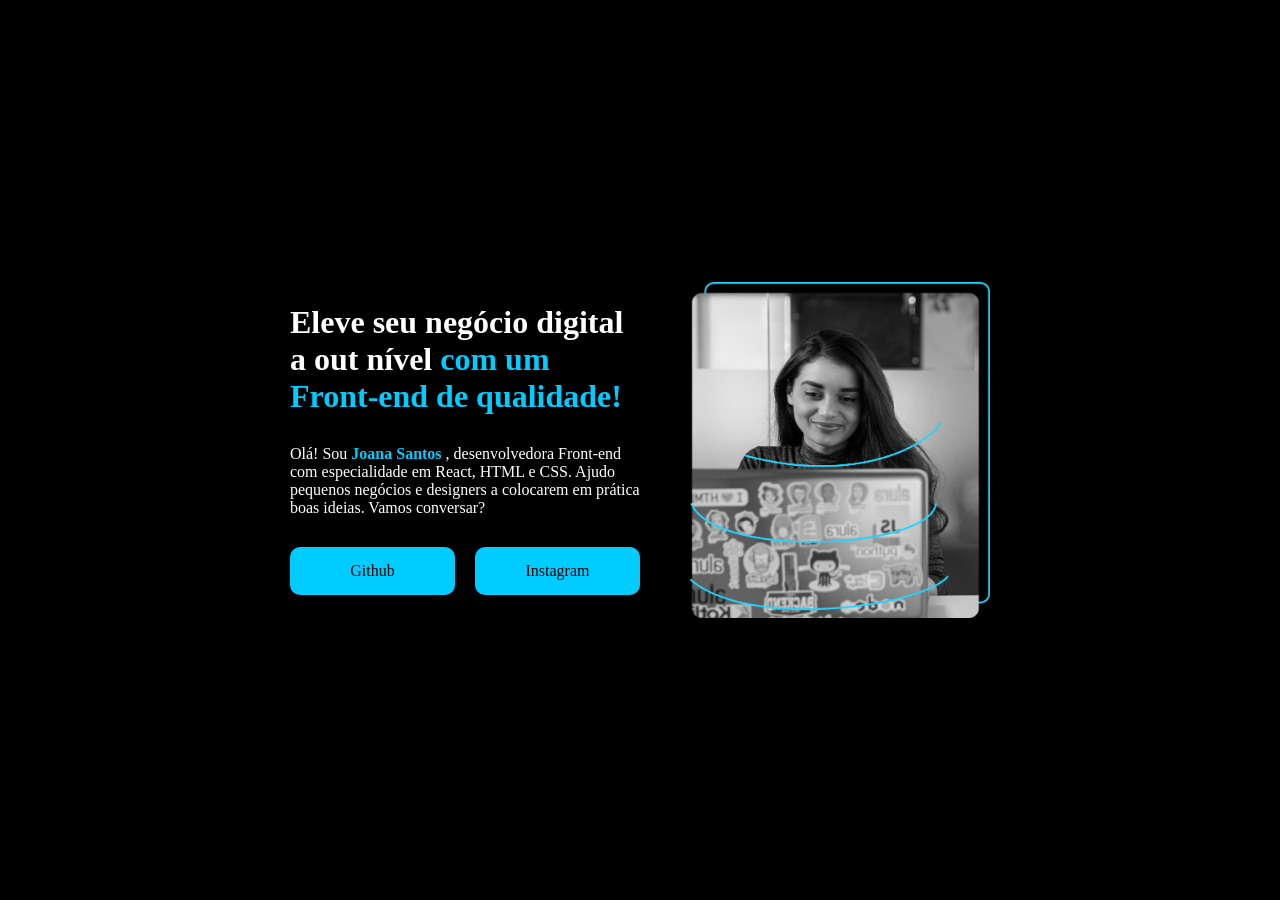
==== Projeto - Figma/index.html @ dfa3489c "primeiro commit" ====
<!DOCTYPE html>
<html lang="pt-br">

<head>
    <meta charset="UTF-8">    
    <meta http-equiv="X-UA-Compatible" content="IE=edge">
    <meta name="viewport" content="width=device-width, initial-scale=1.0">
    <link rel="stylesheet" href="index.css">
    <title>Document</title>
</head>

<body>
    <header></header>

    <main class="apresentacao">

        <div class="conteudo">
            
            <h1>Eleve seu negócio digital a out nível <strong>com um Front-end de qualidade!</strong></h1>

            <p>Olá! Sou <strong class="destaque_nome">Joana Santos</strong>
            , desenvolvedora Front-end com especialidade em React, 
            HTML e CSS. Ajudo pequenos negócios e designers a colocarem 
            em prática boas ideias. Vamos conversar?</p>
            
            <div class="botoes">
                <a href="">Github</a>
                <a href="">Instagram</a>
            </div>

        </div>

        <img src="Imagem.png" alt="Joana">
    </main>

    <footer></footer>

</body>

</html>
---- Projeto - Figma/index.css ----
* { /* Aqui nós resetamos as dimensões para ficar padrão em qualquer browser */
    margin: 0;
    padding: 0;    
    box-sizing: border-box;  /* Isso garante que a largura e altura dos elementos filhos sejam calculadas incluindo bordas e paddings, evitando que eles ultrapassem os limites do body. */
}

body {
    height: 100vh;  /* VIEWPORT HEIGHT - faz o body preencher todo o espaço de tela para o conteúdo da página */
    background-color: black;
    display: flex;
    justify-content: center; 
    align-items: center;
    color: white;
}

strong {
    color: rgb(0, 204, 255);
}

img {
    width: 300px;
}

a {
    color: black;
    text-decoration: none;
    background-color: rgb(0, 204, 255);
    width: 200px;
    text-align: center;
    padding: 15px;
    border-radius: 10px;
}

.destaque_nome {
    color: rgb(0, 204, 255);
}

.apresentacao {  /*  Puxa todos os elementos do main */
    display: flex;
    align-items: center;
    justify-content: center; /* centraliza */

    gap: 50px; /* espaço entre texto e imagem */

    max-width: 1000px; /* limita largura */
    margin: 0 auto;
}

.conteudo {
    display: flex;
    flex-direction: column;
    gap: 30px;
    max-width: 350px; /* evita texto gigante */
}

.botoes {
    display: flex;
    gap: 20px;
}
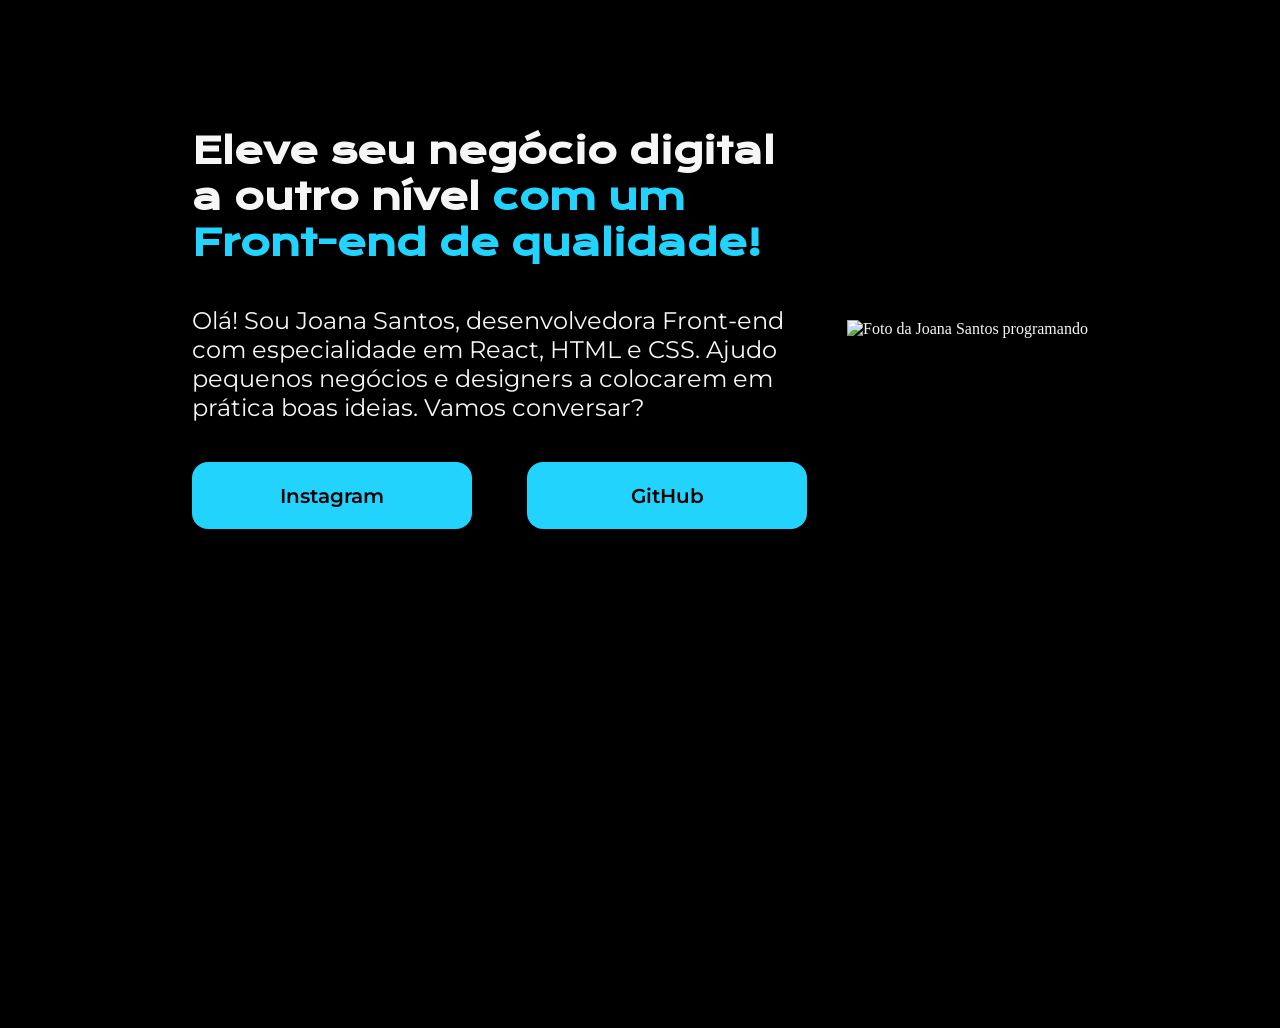
==== commit 5244d898: "Projeto Figma Finalizado" ====
--- a/Projeto - Figma/index.html
+++ b/Projeto - Figma/index.html
@@ -2,35 +2,38 @@
 <html lang="pt-br">
 
 <head>
-    <meta charset="UTF-8">    
+
+    <meta charset="UTF-8"> 
     <meta http-equiv="X-UA-Compatible" content="IE=edge">
     <meta name="viewport" content="width=device-width, initial-scale=1.0">
-    <link rel="stylesheet" href="index.css">
-    <title>Document</title>
+    <title>Portifolio</title>
+    <link rel="stylesheet" href="style.css">
+
 </head>
 
 <body>
+
     <header></header>
 
     <main class="apresentacao">
 
-        <div class="conteudo">
-            
-            <h1>Eleve seu negócio digital a out nível <strong>com um Front-end de qualidade!</strong></h1>
+        <section class="apresentacao__conteudo">
+            <h1 class="apresentacao__conteudo__titulo">Eleve seu negócio digital a outro nível 
+            <strong>com um Front-end de qualidade!
+            </strong></h1>
+            <p class="apresentacao__conteudo_texto">Olá! Sou Joana Santos, desenvolvedora 
+            Front-end com especialidade em React, HTML e
+            CSS. Ajudo pequenos negócios e designers a 
+            colocarem em prática boas ideias. Vamos 
+            conversar?</p>
+            <div class="apresentacao__conteudo__links">
+                <a class="apresentacao__conteudo__links__link" href="https://instagram.com/rafaballerini">Instagram</a>
+                <a class="apresentacao__conteudo__links__link" href="https://github.com/guilhermeonrails">GitHub</a>
+            </div>
+        </section>
 
-            <p>Olá! Sou <strong class="destaque_nome">Joana Santos</strong>
-            , desenvolvedora Front-end com especialidade em React, 
-            HTML e CSS. Ajudo pequenos negócios e designers a colocarem 
-            em prática boas ideias. Vamos conversar?</p>
-            
-            <div class="botoes">
-                <a href="">Github</a>
-                <a href="">Instagram</a>
-            </div>
+        <img src="imagem.png" alt="Foto da Joana Santos programando">
 
-        </div>
-
-        <img src="Imagem.png" alt="Joana">
     </main>
 
     <footer></footer>
--- a/Projeto - Figma/style.css
+++ b/Projeto - Figma/style.css
@@ -0,0 +1,62 @@
+@import url('https://fonts.googleapis.com/css2?family=Krona+One&family=Montserrat:ital,wght@0,100..900;1,100..900&display=swap'); /*IMPORTAÇÃO DE FONTA - GOOGLE FONTS*/
+
+*{
+    margin: 0;
+    padding: 0;
+}
+
+body{
+    height: 100vh;
+    box-sizing: border-box;
+    background-color: #000000;
+    color: #F6F6F6;
+}
+
+strong {
+    color: #22D4FD;
+}
+
+.apresentacao{
+    margin: 10% 15%;
+    display: flex;
+    align-items: center;
+    justify-content: center;
+    gap: 40px;
+}
+
+.apresentacao__conteudo__links__link {
+    color: black;
+    background-color: #22D4FD;
+
+    text-decoration: none;
+    text-align: center;
+    font-size: 20px;
+    font-weight: 600;
+    font-family: 'Montserrat', sans-serif;
+
+    border-radius: 16px;
+    width: 280px;
+    padding: 21.5px 0;  /*AQUI DEFINIMOS O PADDING DA VERTICAL DPS DA HORIZONTAL*/
+}
+
+.apresentacao__conteudo {
+    max-width: 615px;
+    display: flex;
+    flex-direction: column;
+    gap: 40px;  /*GAP funcionou dps da aplicação da FlexBox*/
+}
+
+.apresentacao__conteudo__titulo {
+    font-size: 36px;
+    font-family: 'Krona One', sans-serif;
+}
+
+.apresentacao__conteudo_texto {
+    font-size: 24px;
+    font-family: 'Montserrat', sans-serif;
+}
+
+.apresentacao__conteudo__links {
+    display: flex;
+    justify-content: space-between;
+}
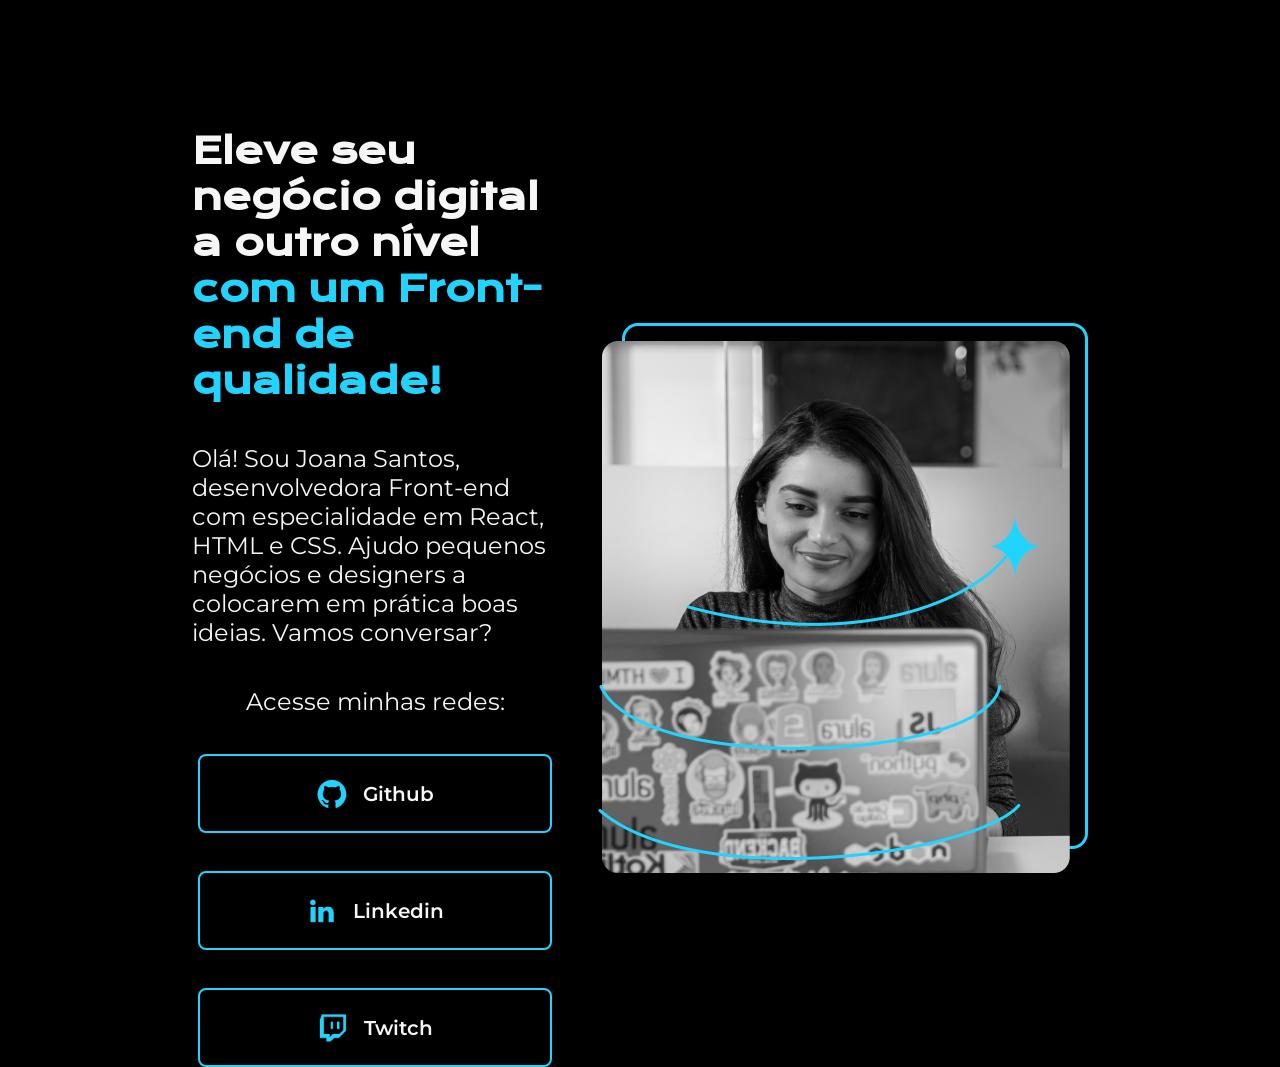
==== commit 3984e6ab: "Atualização do Projeto - Figma" ====
--- a/Projeto - Figma/index.html
+++ b/Projeto - Figma/index.html
@@ -18,21 +18,40 @@
     <main class="apresentacao">
 
         <section class="apresentacao__conteudo">
+
             <h1 class="apresentacao__conteudo__titulo">Eleve seu negócio digital a outro nível 
-            <strong>com um Front-end de qualidade!
-            </strong></h1>
+            <strong>com um Front-end de qualidade!</strong></h1>
+
             <p class="apresentacao__conteudo_texto">Olá! Sou Joana Santos, desenvolvedora 
             Front-end com especialidade em React, HTML e
             CSS. Ajudo pequenos negócios e designers a 
             colocarem em prática boas ideias. Vamos 
             conversar?</p>
+
             <div class="apresentacao__conteudo__links">
-                <a class="apresentacao__conteudo__links__link" href="https://instagram.com/rafaballerini">Instagram</a>
-                <a class="apresentacao__conteudo__links__link" href="https://github.com/guilhermeonrails">GitHub</a>
+
+                <h2 class="apresentacao__conteudo__links__subtitulo">Acesse minhas redes:</h2>
+
+                <a class="apresentacao__conteudo__links__link" href="https://github.com/HugoMarostica">
+                    <img src="./assets/Logo Github.png" alt="Logo Github">
+                    Github
+                </a>
+
+                <a class="apresentacao__conteudo__links__link" href="https://www.linkedin.com/in/hugo-mar%C3%B3stica-pimenta-717aaa345/?locale=en_US">
+                    <img src="./assets/Logo linkedin.png" alt="Logo linkedin">
+                    Linkedin
+                </a>
+
+                <a class="apresentacao__conteudo__links__link" href="https://github.com/guilhermeonrails">
+                    <img src="./assets/Logo Twitch.png" alt="Logo Twitch">
+                    Twitch
+                </a>
+
             </div>
+
         </section>
 
-        <img src="imagem.png" alt="Foto da Joana Santos programando">
+        <img src="./assets/Imagem.png" alt="Foto da Joana Santos programando">
 
     </main>
 
--- a/Projeto - Figma/style.css
+++ b/Projeto - Figma/style.css
@@ -24,21 +24,6 @@
     gap: 40px;
 }
 
-.apresentacao__conteudo__links__link {
-    color: black;
-    background-color: #22D4FD;
-
-    text-decoration: none;
-    text-align: center;
-    font-size: 20px;
-    font-weight: 600;
-    font-family: 'Montserrat', sans-serif;
-
-    border-radius: 16px;
-    width: 280px;
-    padding: 21.5px 0;  /*AQUI DEFINIMOS O PADDING DA VERTICAL DPS DA HORIZONTAL*/
-}
-
 .apresentacao__conteudo {
     max-width: 615px;
     display: flex;
@@ -58,5 +43,37 @@
 
 .apresentacao__conteudo__links {
     display: flex;
-    justify-content: space-between;
+    flex-direction: column;
+    align-items: center;
+    gap: 38px;
+}
+
+.apresentacao__conteudo__links__link {
+    color: #f6f6f6;
+    border: 2px solid #22D4FD;
+
+    text-decoration: none;
+    text-align: center;
+    font-size: 20px;
+    font-weight: 600;
+    font-family: 'Montserrat', sans-serif;
+
+    border-radius: 8px;
+    width: 350px;
+    padding: 21.5px 0;  /*AQUI DEFINIMOS O PADDING DA VERTICAL E DPS DA HORIZONTAL*/
+
+    display: flex;
+    justify-content: center;
+    align-items: center;
+    gap: 15px;
+}
+
+.apresentacao__conteudo__links__link:hover {    /* :hover -> SERVE PARA MODIFICAR O BOTÃO QUANDO O CURSOS PASSAR POR CIMA */
+    background-color: #272727;
+}
+
+.apresentacao__conteudo__links__subtitulo {
+    font-family: 'Montserrat', sans-serif;
+    font-size: 24px;
+    font-weight: 400;
 }
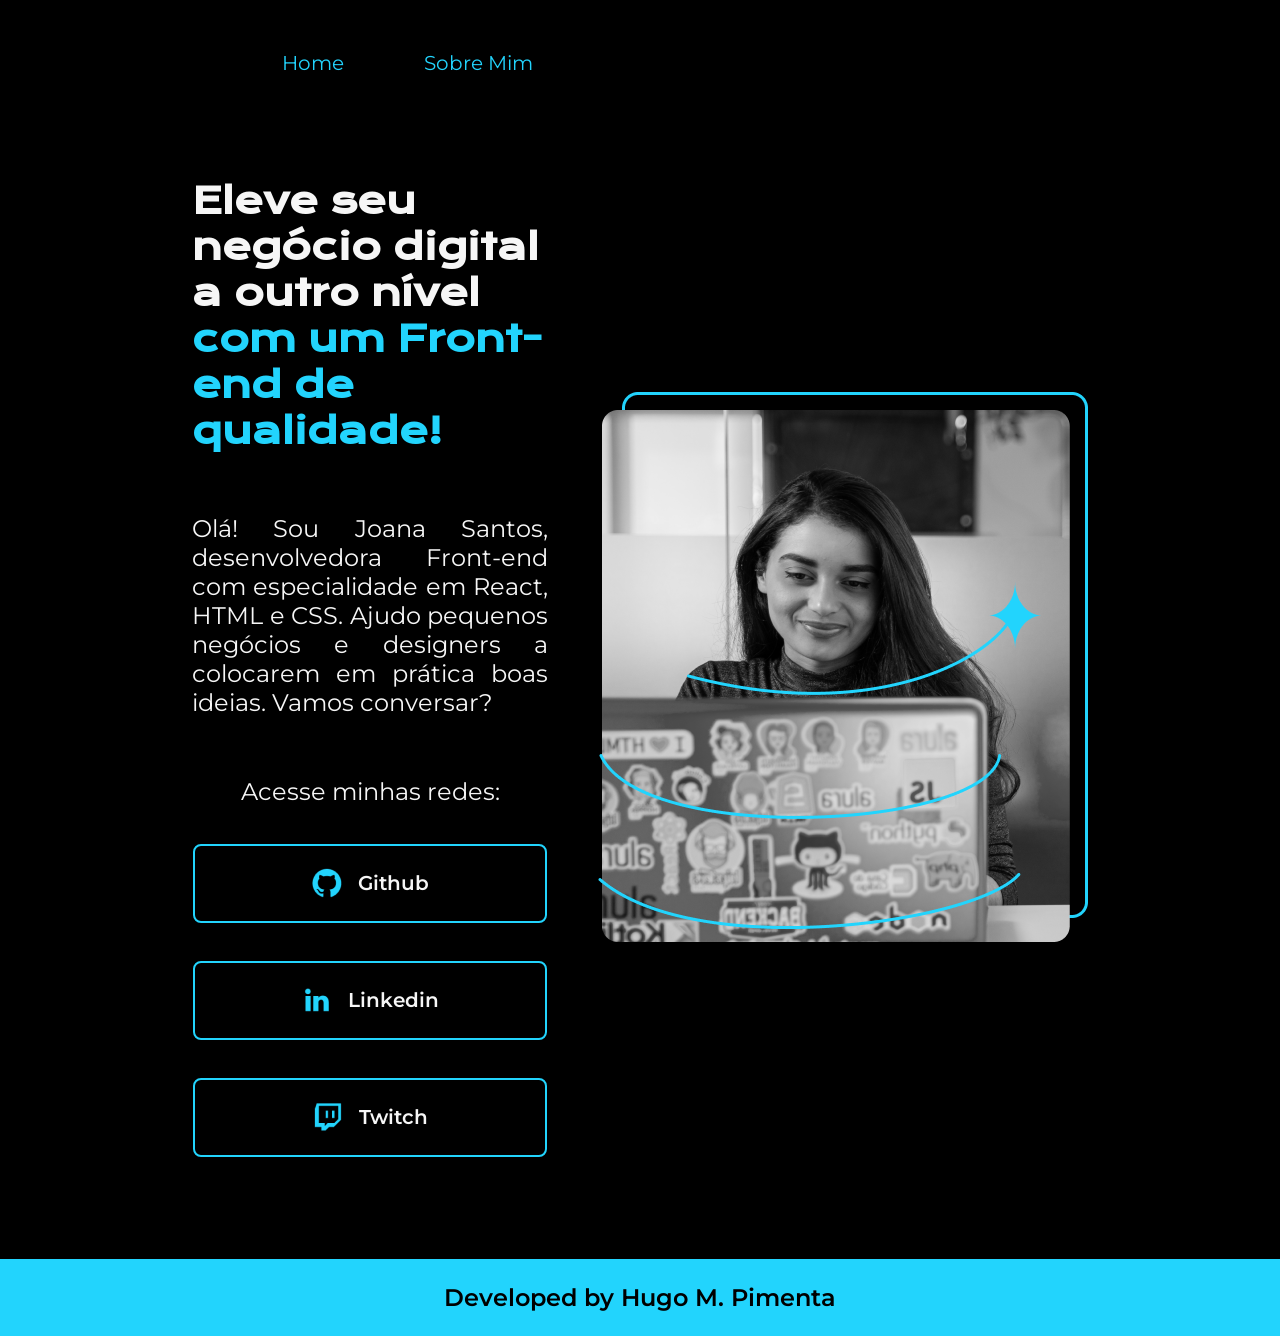
==== commit e405f993: "Atualização Projeto-Figma" ====
--- a/Projeto - Figma/index.html
+++ b/Projeto - Figma/index.html
@@ -7,13 +7,20 @@
     <meta http-equiv="X-UA-Compatible" content="IE=edge">
     <meta name="viewport" content="width=device-width, initial-scale=1.0">
     <title>Portifolio</title>
-    <link rel="stylesheet" href="style.css">
+    <link rel="stylesheet" href="./styles/style.css">
 
 </head>
 
 <body>
 
-    <header></header>
+    <header class="cabecalho">
+
+        <nav class="cabecalho__menu">  
+            <a class="cabecalho__menu__link" href="index.html">Home</a>
+            <a class="cabecalho__menu__link" href="about.html">Sobre Mim</a>
+        </nav>
+      
+    </header>
 
     <main class="apresentacao">
 
@@ -55,7 +62,11 @@
 
     </main>
 
-    <footer></footer>
+    <footer class="rodape">
+
+        <p>Developed by Hugo M. Pimenta</p>
+
+    </footer>
 
 </body>
 
--- a/Projeto - Figma/styles/style.css
+++ b/Projeto - Figma/styles/style.css
@@ -0,0 +1,132 @@
+@import url('https://fonts.googleapis.com/css2?family=Krona+One&family=Montserrat:ital,wght@0,100..900;1,100..900&display=swap'); /*IMPORTAÇÃO DE FONTA - GOOGLE FONTS*/
+
+*{
+    margin: 0;
+    padding: 0;
+}
+
+/*-----------------------------------------------------------*/
+
+body{
+    box-sizing: border-box;
+    background-color: #000000;
+    color: #F6F6F6;
+}
+
+/*-----------------------------------------------------------*/
+
+.cabecalho {
+    padding: 2% 0% 0% 15%;
+    margin-left: 7%;
+    margin-top: 2%;
+}
+
+.cabecalho__menu {
+    display: flex;
+    align-items: center;
+    gap: 80px;
+}
+
+.cabecalho__menu__link {
+    color: #22D4FD;
+
+    font-size: 20px;
+    text-decoration: none;
+    font-family: 'Montserrat', sans-serif;
+}
+
+.cabecalho__menu__link:hover {
+    color: white;
+}
+
+/*-----------------------------------------------------------*/
+
+strong {
+    color: #22D4FD;
+}
+
+.apresentacao{
+    padding: 8% 15%;
+    display: flex;
+    align-items: center;
+    justify-content: center;
+    gap: 50px;
+}
+
+.apresentacao__conteudo {
+    max-width: 615px;
+
+    display: flex;
+    flex-direction: column;
+
+    gap: 60px;  /*GAP funcionou dps da aplicação da FlexBox*/
+}
+
+.apresentacao__conteudo__titulo {
+    font-size: 36px;
+    font-family: 'Krona One', sans-serif;
+}
+
+.apresentacao__conteudo_texto {
+    font-size: 24px;
+    font-family: 'Montserrat', sans-serif;
+    text-align: justify;
+    text-justify: auto;
+}
+
+/*-----------------------------------------------------------*/
+
+.apresentacao__conteudo__links {
+    display: flex;
+    flex-direction: column;
+    align-items: center;
+    gap: 38px;
+}
+
+.apresentacao__conteudo__links__link {
+    color: #f6f6f6;
+    border: 2px solid #22D4FD;
+
+    text-decoration: none;
+    text-align: center;
+    font-size: 20px;
+    font-weight: 600;
+    font-family: 'Montserrat', sans-serif;
+
+    border-radius: 8px;
+    width: 350px;
+    padding: 21.5px 0;  /*AQUI DEFINIMOS O PADDING DA VERTICAL E DPS DA HORIZONTAL*/
+
+    display: flex;
+    justify-content: center;
+    align-items: center;
+    gap: 15px;
+}
+
+.apresentacao__conteudo__links__link:hover {    /* :hover -> SERVE PARA MODIFICAR O BOTÃO QUANDO O CURSOR PASSA POR CIMA */
+    background-color: #272727;
+}
+
+strong:hover {
+    background-color: #272727;
+}
+
+.apresentacao__conteudo__links__subtitulo {
+    font-family: 'Montserrat', sans-serif;
+    font-size: 24px;
+    font-weight: 400;
+}
+
+/*-----------------------------------------------------------*/
+
+.rodape {
+    background-color: #22D4FD;
+    color: #000000;
+    
+    font-size: 24px;
+    font-weight: 600;
+    text-align: center;
+    font-family: 'Montserrat', sans-serif;
+
+    padding: 24px;
+}
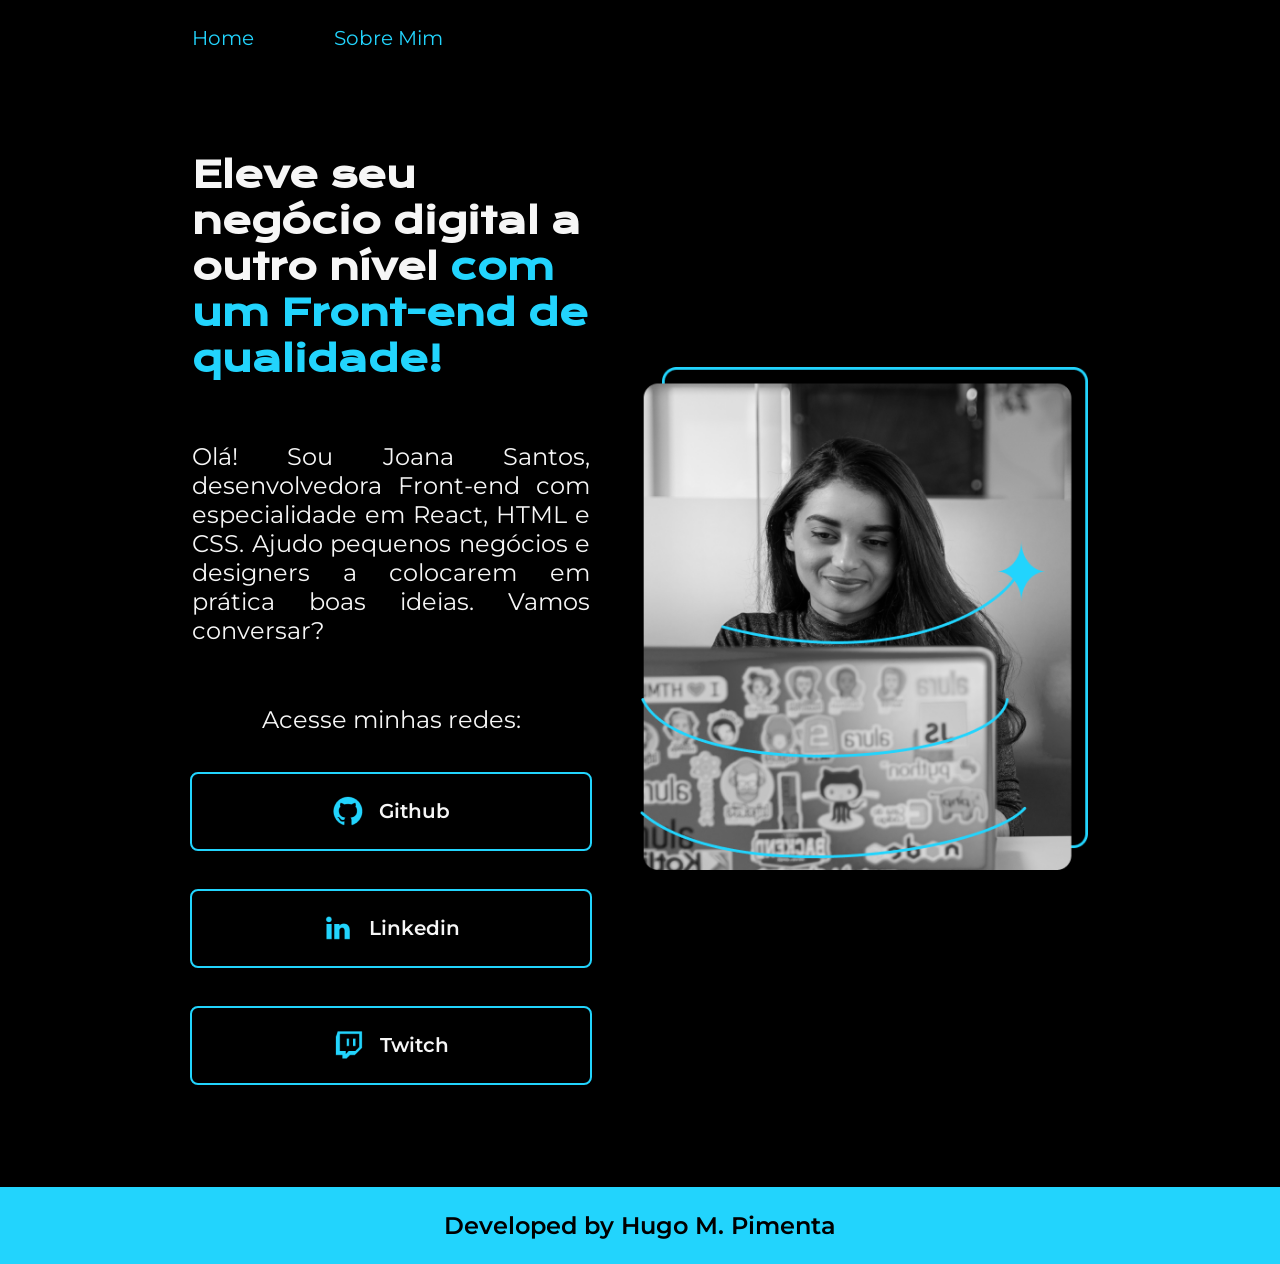
==== commit a74a3fa0: "Atualização - Responsividade - Projeto Figma" ====
--- a/Projeto - Figma/index.html
+++ b/Projeto - Figma/index.html
@@ -1,4 +1,5 @@
 <!DOCTYPE html>
+
 <html lang="pt-br">
 
 <head>
@@ -39,17 +40,17 @@
 
                 <h2 class="apresentacao__conteudo__links__subtitulo">Acesse minhas redes:</h2>
 
-                <a class="apresentacao__conteudo__links__link" href="https://github.com/HugoMarostica">
-                    <img src="./assets/Logo Github.png" alt="Logo Github">
+                <a class="apresentacao__conteudo__links__navegacao" href="https://github.com/HugoMarostica">
+                <img src="./assets/Logo Github.png" alt="Logo Github">
                     Github
                 </a>
 
-                <a class="apresentacao__conteudo__links__link" href="https://www.linkedin.com/in/hugo-mar%C3%B3stica-pimenta-717aaa345/?locale=en_US">
+                <a class="apresentacao__conteudo__links__navegacao" href="https://www.linkedin.com/in/hugo-mar%C3%B3stica-pimenta-717aaa345/?locale=en_US">
                     <img src="./assets/Logo linkedin.png" alt="Logo linkedin">
                     Linkedin
                 </a>
 
-                <a class="apresentacao__conteudo__links__link" href="https://github.com/guilhermeonrails">
+                <a class="apresentacao__conteudo__links__navegacao" href="https://github.com/guilhermeonrails">
                     <img src="./assets/Logo Twitch.png" alt="Logo Twitch">
                     Twitch
                 </a>
@@ -58,7 +59,7 @@
 
         </section>
 
-        <img src="./assets/Imagem.png" alt="Foto da Joana Santos programando">
+        <img class="apresentacao__imagem" src="./assets/Imagem.png" alt="Foto da Joana Santos programando">
 
     </main>
 
--- a/Projeto - Figma/styles/style.css
+++ b/Projeto - Figma/styles/style.css
@@ -1,4 +1,18 @@
 @import url('https://fonts.googleapis.com/css2?family=Krona+One&family=Montserrat:ital,wght@0,100..900;1,100..900&display=swap'); /*IMPORTAÇÃO DE FONTA - GOOGLE FONTS*/
+
+
+:root {
+    --main-color: #000000; 
+    --second-color: #f6f6f6;
+    --third-color: #22D4FD;
+
+    --hover-color: #272727;
+
+    --main-font: 'Krona One', sans-serif;
+    --second-font: 'Montserrat', sans-serif;
+}
+
+/*-----------------------------------------------------------*/
 
 *{
     margin: 0;
@@ -9,40 +23,38 @@
 
 body{
     box-sizing: border-box;
-    background-color: #000000;
-    color: #F6F6F6;
+    background-color: var(--main-color);
+    color: var(--second-color);
 }
 
 /*-----------------------------------------------------------*/
 
 .cabecalho {
     padding: 2% 0% 0% 15%;
-    margin-left: 7%;
-    margin-top: 2%;
 }
 
 .cabecalho__menu {
     display: flex;
     align-items: center;
-    gap: 80px;
+    gap: 5rem;
 }
 
 .cabecalho__menu__link {
-    color: #22D4FD;
+    color: var(--third-color);
 
-    font-size: 20px;
+    font-size: 1.25rem;
     text-decoration: none;
-    font-family: 'Montserrat', sans-serif;
+    font-family: var(--second-font);
 }
 
 .cabecalho__menu__link:hover {
-    color: white;
+    color: var(--second-color);
 }
 
 /*-----------------------------------------------------------*/
 
 strong {
-    color: #22D4FD;
+    color: var(--third-color);
 }
 
 .apresentacao{
@@ -54,7 +66,7 @@
 }
 
 .apresentacao__conteudo {
-    max-width: 615px;
+    max-width: 50%;
 
     display: flex;
     flex-direction: column;
@@ -63,13 +75,13 @@
 }
 
 .apresentacao__conteudo__titulo {
-    font-size: 36px;
-    font-family: 'Krona One', sans-serif;
+    font-size: 2.25rem;
+    font-family: var(--main-font);
 }
 
 .apresentacao__conteudo_texto {
-    font-size: 24px;
-    font-family: 'Montserrat', sans-serif;
+    font-size: 1.5rem;
+    font-family: var(--second-font);
     text-align: justify;
     text-justify: auto;
 }
@@ -83,18 +95,18 @@
     gap: 38px;
 }
 
-.apresentacao__conteudo__links__link {
-    color: #f6f6f6;
-    border: 2px solid #22D4FD;
+.apresentacao__conteudo__links__navegacao {
+    color: var(--second-color);
+    border: 2px solid var(--third-color);
 
     text-decoration: none;
     text-align: center;
-    font-size: 20px;
+    font-size: 1.25rem;
     font-weight: 600;
-    font-family: 'Montserrat', sans-serif;
+    font-family: var(--second-font);
 
     border-radius: 8px;
-    width: 350px;
+    width: 100%;
     padding: 21.5px 0;  /*AQUI DEFINIMOS O PADDING DA VERTICAL E DPS DA HORIZONTAL*/
 
     display: flex;
@@ -103,30 +115,55 @@
     gap: 15px;
 }
 
-.apresentacao__conteudo__links__link:hover {    /* :hover -> SERVE PARA MODIFICAR O BOTÃO QUANDO O CURSOR PASSA POR CIMA */
-    background-color: #272727;
+.apresentacao__conteudo__links__link:hover {    
+    background-color: var(--hover-color);
 }
 
-strong:hover {
-    background-color: #272727;
+strong:hover {         /* :hover -> SERVE PARA MODIFICAR O BOTÃO QUANDO O CURSOR PASSA POR CIMA */
+    background-color: var(--hover-color);
 }
 
 .apresentacao__conteudo__links__subtitulo {
-    font-family: 'Montserrat', sans-serif;
-    font-size: 24px;
+    font-family: var(--second-font);
+    font-size: 1.5rem;
     font-weight: 400;
+}
+
+.apresentacao__imagem {
+    width: 50%;
 }
 
 /*-----------------------------------------------------------*/
 
 .rodape {
-    background-color: #22D4FD;
-    color: #000000;
+    background-color: var(--third-color);
+    color: var(--main-color);
     
-    font-size: 24px;
+    font-size: 1.5rem;
     font-weight: 600;
     text-align: center;
-    font-family: 'Montserrat', sans-serif;
+    font-family: var(--second-font);
 
-    padding: 24px;
+    padding: 1.5rem;
+}
+
+/* 
+O @media é uma regra CSS que nos permite aplicar estilos diferentes com base nas características do dispositivo que está sendo usado para visualizar a página 
+Quando você usa @media (max-width: 1200px), você está dizendo: "Se a largura da tela for de no máximo 1200 pixels, aplique os estilos que estão dentro deste bloco de código".
+Quanto mais media queries bem planejadas você tiver, mais responsiva e adaptável sua aplicação será para os diversos dispositivos que a acessam.
+*/
+
+@media (max-width: 1200px) { 
+
+    .cabecalho {
+        padding: 10%;
+    }
+    .cabecalho__menu {
+        justify-content: center;
+    }
+
+    .apresentacao {
+        flex-direction: column-reverse;  /* Inverte a ordem de Imagem/Texto */
+    }
+
 }
